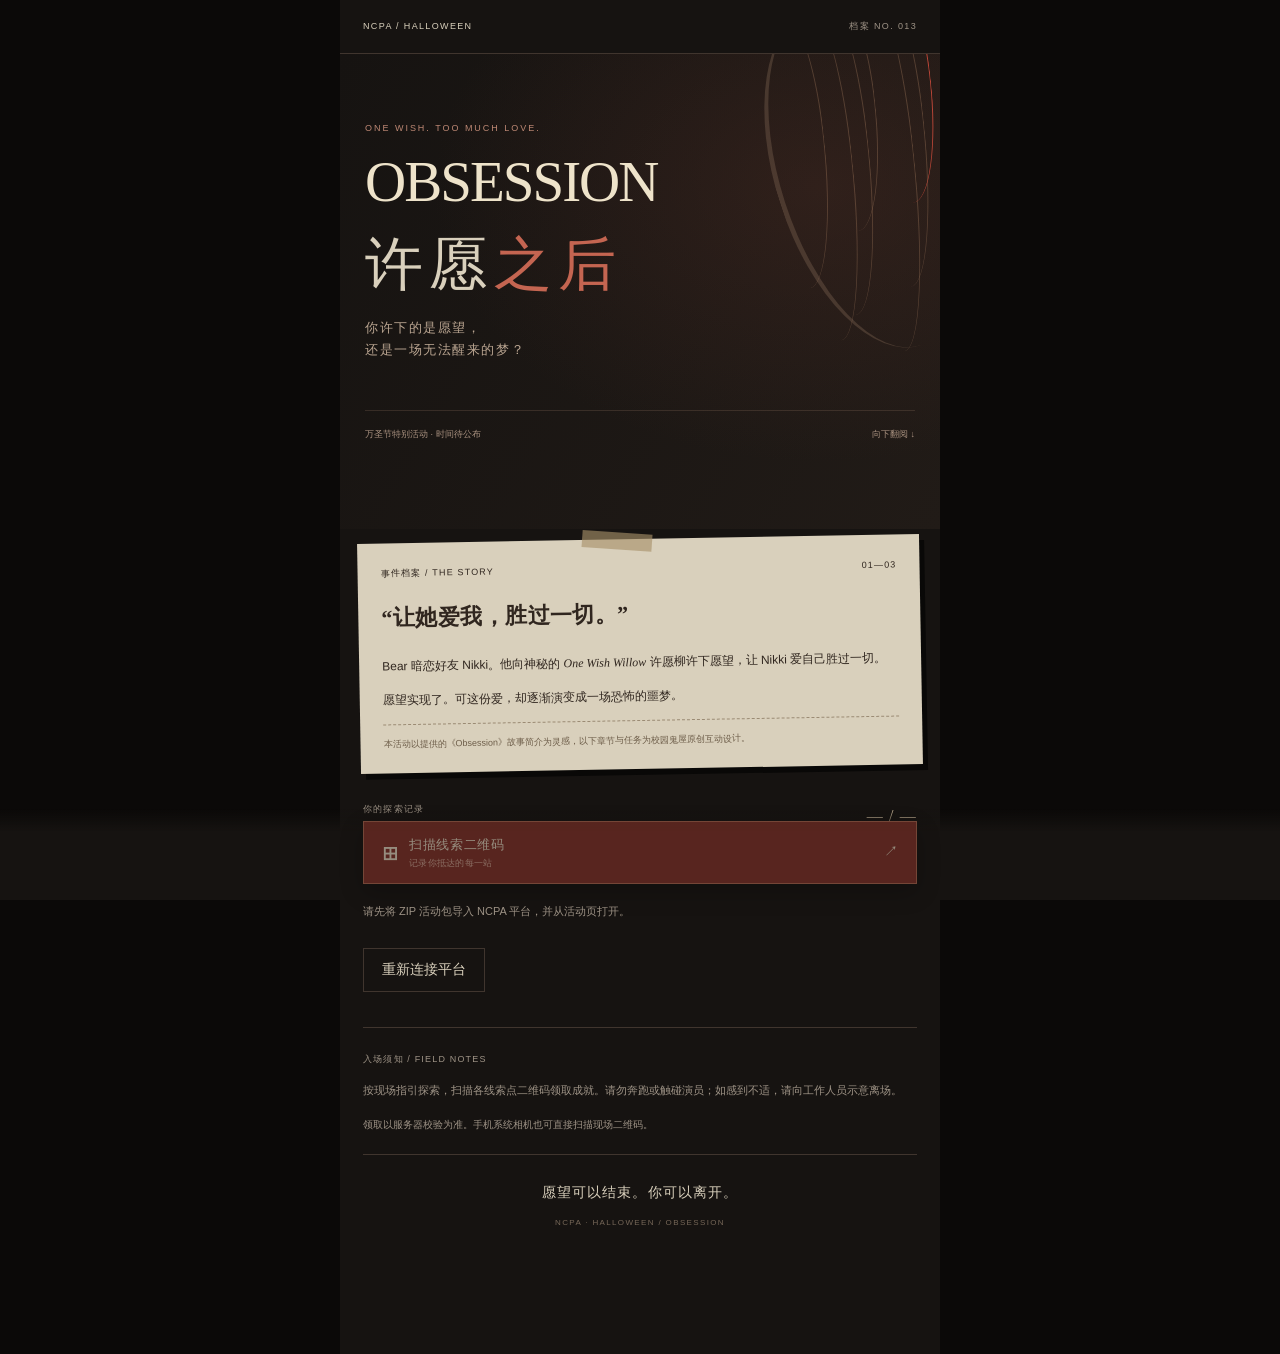
==== examples/obsession-halloween-package/index.html @ dfc86274 "抽奖" ====
<!doctype html>
<html lang="zh-CN">
<head>
  <meta charset="utf-8">
  <meta name="viewport" content="width=device-width, initial-scale=1">
  <meta name="theme-color" content="#161311">
  <title>OBSESSION · 许愿之后</title>
  <link rel="stylesheet" href="assets/theme.css">
  <script src="/activity-package-sdk.js" defer></script>
  <script src="assets/activity.js" defer></script>
</head>
<body>
  <header class="masthead"><span>NCPA / HALLOWEEN</span><span class="edition">档案 NO. 013</span></header>
  <main>
    <section class="hero" aria-labelledby="title">
      <div class="willow" aria-hidden="true"><i></i><i></i><i></i><i></i><i></i><i></i><i></i></div>
      <p class="eyebrow">ONE WISH. TOO MUCH LOVE.</p>
      <p class="film-title">OBSESSION</p>
      <h1 id="title">许愿<span>之后</span></h1>
      <p class="hero-line">你许下的是愿望，<br>还是一场无法醒来的梦？</p>
      <div class="hero-footer"><span id="event-date">万圣节特别活动 · 时间待公布</span><span>向下翻阅 ↓</span></div>
    </section>
    <section class="story paper">
      <div class="section-label"><span>事件档案 / THE STORY</span><span>01—03</span></div>
      <h2>“让她爱我，胜过一切。”</h2>
      <p>Bear 暗恋好友 Nikki。他向神秘的 <em>One Wish Willow</em> 许愿柳许下愿望，让 Nikki 爱自己胜过一切。</p>
      <p>愿望实现了。可这份爱，却逐渐演变成一场恐怖的噩梦。</p>
      <div class="story-note">本活动以提供的《Obsession》故事简介为灵感，以下章节与任务为校园鬼屋原创互动设计。</div>
    </section>
    <section class="collection" aria-labelledby="collection-title">
      <div class="section-label"><span>你的探索记录</span><span id="total-count">— / —</span></div>
      <div class="collection-heading"><h2 id="collection-title">收集夜晚的证据</h2><span class="live-dot">现场扫码解锁</span></div>
      <div class="progress-track" role="progressbar" aria-label="成就收集进度" aria-valuemin="0" aria-valuemax="100" aria-valuenow="0"><div id="progress-fill"></div></div>
      <p id="connection" role="status" aria-live="polite">正在连接你的活动档案…</p>
      <div id="chapters"></div>
      <button id="retry" class="retry" type="button" hidden>重新连接平台</button>
    </section>
    <section class="field-notes"><span>入场须知 / FIELD NOTES</span><p>按现场指引探索，扫描各线索点二维码领取成就。请勿奔跑或触碰演员；如感到不适，请向工作人员示意离场。</p><small>领取以服务器校验为准。手机系统相机也可直接扫描现场二维码。</small></section>
    <footer class="end-mark"><span>愿望可以结束。你可以离开。</span><small>NCPA · HALLOWEEN / OBSESSION</small></footer>
  </main>
  <div class="scan-dock"><button id="scan" type="button" disabled><span aria-hidden="true">⊞</span><span>扫描线索二维码<small>记录你抵达的每一站</small></span><span aria-hidden="true">↗</span></button></div>
</body>
</html>
---- examples/obsession-halloween-package/assets/theme.css ----
@charset "UTF-8";
:root{color-scheme:dark;--bg:#161311;--paper:#d9d0bc;--muted:#9e9386;--red:#b84537;--line:#40352e;--ink:#30261f}
*{box-sizing:border-box}body{margin:0;background:var(--bg);color:var(--paper);font-family:-apple-system,BlinkMacSystemFont,"PingFang SC","Microsoft YaHei",sans-serif;font-size:14px;line-height:1.7}button{font:inherit}button:focus-visible{outline:2px solid var(--paper);outline-offset:4px}[hidden]{display:none!important}main,.masthead{max-width:600px;margin:auto}.masthead{display:flex;justify-content:space-between;padding:19px 23px;border-bottom:1px solid var(--line);font-size:9px;letter-spacing:.15em}.edition{color:var(--muted)}.hero{min-height:450px;position:relative;overflow:hidden;padding:67px 25px 0;background:radial-gradient(ellipse at 80% 28%,#57302755,transparent 57%),linear-gradient(120deg,#161311,#211b17)}.eyebrow{position:relative;color:#be8874;font-size:9px;letter-spacing:.22em;margin:0 0 12px}.film-title{position:relative;margin:0;font-family:Georgia,serif;font-size:clamp(35px,10vw,57px);letter-spacing:-.035em;line-height:1.15;color:#eee3ca}.hero h1{position:relative;margin:19px 0;font-family:"Songti SC",STSong,serif;font-weight:500;font-size:58px;letter-spacing:.11em;line-height:1.12}.hero h1 span{color:#c46551}.hero-line{position:relative;color:#baa591;font-size:13px;letter-spacing:.12em}.hero-footer{position:relative;margin-top:49px;padding:16px 0;display:flex;justify-content:space-between;gap:12px;border-top:1px solid #79605050;color:#aa9280;font-size:9px}.willow{position:absolute;right:-16px;top:-55px;width:180px;height:355px;transform:rotate(-18deg);border-radius:70%;border-left:5px solid #89705c55}.willow i{position:absolute;top:0;width:55px;border-right:1px solid #b4866755;border-radius:0 70% 85% 0;transform:rotate(12deg);height:270px}.willow i:nth-child(2){left:20px;height:330px}.willow i:nth-child(3){left:40px;height:310px}.willow i:nth-child(4){left:60px;height:230px}.willow i:nth-child(5){left:80px;height:360px}.willow i:nth-child(6){left:100px;height:300px}.willow i:nth-child(7){left:120px;height:220px;border-color:#b84537}.paper{background:var(--paper);color:var(--ink);margin:10px 19px 33px;padding:23px 23px 20px;transform:rotate(-1deg);box-shadow:5px 6px 0 #090807;position:relative}.paper:before{content:"";position:absolute;top:-7px;left:40%;width:70px;height:17px;background:#a89269a0;transform:rotate(5deg)}.section-label{display:flex;justify-content:space-between;gap:8px;font-size:9px;letter-spacing:.13em}.story h2{font-family:"Songti SC",STSong,serif;font-size:22px;letter-spacing:.02em;margin:18px 0}.story p{font-size:12px;line-height:1.9}.story em{font-family:Georgia,serif}.story-note{border-top:1px dashed #9b8b74;padding-top:12px;font-size:9px;color:#6d5d49}.collection{padding:0 23px}.collection>.section-label{color:var(--muted)}#total-count{color:#d9c4a4;font-family:Georgia,serif;font-size:16px}.collection-heading{display:flex;align-items:center;justify-content:space-between;gap:8px;margin-top:7px}.collection h2{font-size:20px;letter-spacing:.035em;font-weight:500;margin:0}.live-dot{font-size:9px;color:#ae8674;white-space:nowrap}.live-dot:before{content:"";display:inline-block;width:5px;height:5px;border-radius:50%;background:var(--red);margin-right:5px}.progress-track{height:3px;background:#3b3027;margin:18px 0 10px}.progress-track>div{width:0;height:100%;background:#c56a51;transition:width .3s}#connection{font-size:11px;color:var(--muted);margin-bottom:27px}.chapter{margin:29px 0}.chapter-head{display:flex;align-items:center;gap:12px}.chapter-number{font-family:Georgia,serif;font-size:33px;color:#82523f;font-style:italic;line-height:1}.chapter h3{font-size:17px;font-weight:500;margin:0}.chapter-count{margin-left:auto;color:var(--muted);font-size:10px}.chapter-description{font-size:10px;color:var(--muted);margin:10px 0 16px}.achievement-grid{display:grid;grid-template-columns:repeat(2,minmax(0,1fr));gap:10px}.achievement{border:1px solid var(--line);background:linear-gradient(140deg,#29221c,#1c1814);padding:16px 13px 14px;position:relative;min-height:165px}.achievement.is-unlocked{border-color:#a66b47;background:linear-gradient(140deg,#3b2b1e,#201912)}.achievement-top{display:flex;align-items:center;justify-content:space-between;gap:5px}.achievement-icon{font-size:24px;filter:grayscale(.8);line-height:1.3}.achievement.is-unlocked .achievement-icon{filter:none}.achievement-icon img{width:30px;height:30px;object-fit:contain}.achievement-state{color:#9b8c7a;font-size:9px}.is-unlocked .achievement-state{color:#ddb57b}.achievement h4{font-size:13px;font-weight:500;margin:14px 0 6px;overflow-wrap:anywhere}.achievement p{font-size:10px;line-height:1.8;color:#a69886;margin:0}.retry{color:var(--paper);background:transparent;border:1px solid var(--line);padding:9px 18px}.field-notes{margin:35px 23px 0;padding:18px 0;border-top:1px solid var(--line);border-bottom:1px solid var(--line);color:var(--muted)}.field-notes>span{font-size:9px;letter-spacing:.13em}.field-notes p{font-size:11px;line-height:1.9}.field-notes small{font-size:10px}.end-mark{text-align:center;padding:26px 18px 125px}.end-mark span{font-family:"Songti SC",serif;font-size:14px;letter-spacing:.08em}.end-mark small{display:block;font-size:8px;color:#766758;letter-spacing:.17em;margin-top:11px}.scan-dock{position:fixed;bottom:0;left:0;right:0;z-index:5;padding:12px 20px max(16px,env(safe-area-inset-bottom));background:linear-gradient(transparent,#161311 25%)}.scan-dock button{max-width:554px;width:100%;margin:auto;display:flex;align-items:center;justify-content:space-between;gap:12px;border:1px solid #c27157;background:#8e352b;color:#fff0d8;padding:12px 18px;text-align:left;box-shadow:0 8px 24px #0006}.scan-dock button>span:first-child{font-size:30px;line-height:1}.scan-dock button>span:nth-child(2){flex:1;font-size:13px;letter-spacing:.05em}.scan-dock small{display:block;font-size:9px;color:#e8b5a3;letter-spacing:.03em}.scan-dock button:disabled{opacity:.55;cursor:wait}@media(min-width:601px){body{background:#0b0908}main,.masthead{background:var(--bg)}.hero{min-height:475px}}@media(prefers-reduced-motion:reduce){*{transition:none!important}}
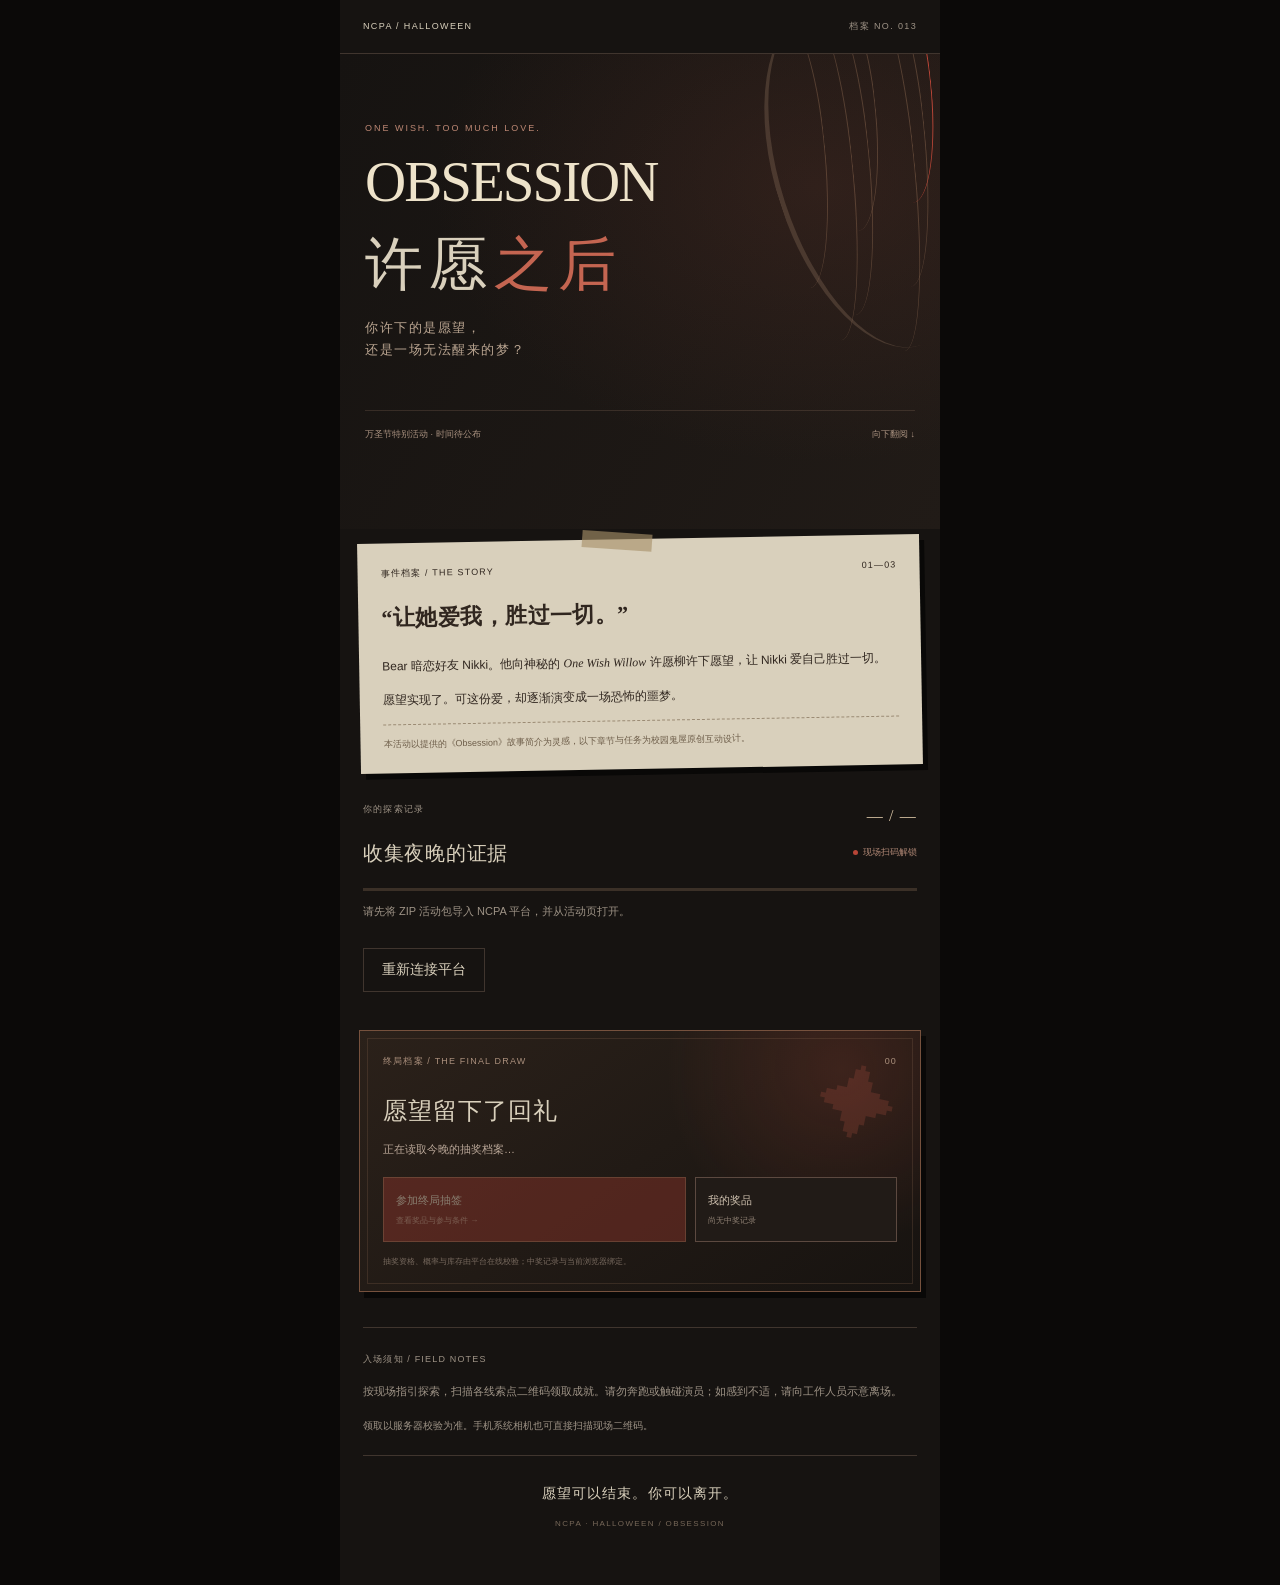
==== commit f5af9fab: "抽奖更新" ====
--- a/examples/obsession-halloween-package/index.html
+++ b/examples/obsession-halloween-package/index.html
@@ -6,6 +6,7 @@
   <meta name="theme-color" content="#161311">
   <title>OBSESSION · 许愿之后</title>
   <link rel="stylesheet" href="assets/theme.css">
+  <link rel="stylesheet" href="assets/lottery.css">
   <script src="/activity-package-sdk.js" defer></script>
   <script src="assets/activity.js" defer></script>
 </head>
@@ -35,9 +36,26 @@
       <div id="chapters"></div>
       <button id="retry" class="retry" type="button" hidden>重新连接平台</button>
     </section>
+    <section class="lottery" aria-labelledby="lottery-title">
+      <div class="section-label"><span>终局档案 / THE FINAL DRAW</span><span id="lottery-count">00</span></div>
+      <div class="lottery-mark" aria-hidden="true">✦</div>
+      <h2 id="lottery-title">愿望留下了回礼</h2>
+      <p id="lottery-message">正在读取今晚的抽奖档案…</p>
+      <div class="lottery-actions">
+        <button id="lottery" type="button" disabled>参加终局抽签<span>查看奖品与参与条件 →</span></button>
+        <button id="prizes" class="secondary" type="button">我的奖品<span id="prize-count">尚无中奖记录</span></button>
+      </div>
+      <small>抽奖资格、概率与库存由平台在线校验；中奖记录与当前浏览器绑定。</small>
+    </section>
     <section class="field-notes"><span>入场须知 / FIELD NOTES</span><p>按现场指引探索，扫描各线索点二维码领取成就。请勿奔跑或触碰演员；如感到不适，请向工作人员示意离场。</p><small>领取以服务器校验为准。手机系统相机也可直接扫描现场二维码。</small></section>
     <footer class="end-mark"><span>愿望可以结束。你可以离开。</span><small>NCPA · HALLOWEEN / OBSESSION</small></footer>
   </main>
-  <div class="scan-dock"><button id="scan" type="button" disabled><span aria-hidden="true">⊞</span><span>扫描线索二维码<small>记录你抵达的每一站</small></span><span aria-hidden="true">↗</span></button></div>
+  <section id="lottery-page" class="lottery-page" aria-label="终局抽签" hidden>
+    <header class="lottery-page-header">
+      <div><span>OBSESSION / FINAL ARCHIVE</span><h2 id="lottery-page-title">终局抽签</h2></div>
+      <button id="close-lottery-page" type="button" aria-label="关闭抽奖页面">×</button>
+    </header>
+    <div id="lottery-page-content" class="lottery-page-content"></div>
+  </section>
 </body>
 </html>
--- a/examples/obsession-halloween-package/assets/theme.css
+++ b/examples/obsession-halloween-package/assets/theme.css
@@ -1,3 +1,74 @@
 @charset "UTF-8";
 :root{color-scheme:dark;--bg:#161311;--paper:#d9d0bc;--muted:#9e9386;--red:#b84537;--line:#40352e;--ink:#30261f}
-*{box-sizing:border-box}body{margin:0;background:var(--bg);color:var(--paper);font-family:-apple-system,BlinkMacSystemFont,"PingFang SC","Microsoft YaHei",sans-serif;font-size:14px;line-height:1.7}button{font:inherit}button:focus-visible{outline:2px solid var(--paper);outline-offset:4px}[hidden]{display:none!important}main,.masthead{max-width:600px;margin:auto}.masthead{display:flex;justify-content:space-between;padding:19px 23px;border-bottom:1px solid var(--line);font-size:9px;letter-spacing:.15em}.edition{color:var(--muted)}.hero{min-height:450px;position:relative;overflow:hidden;padding:67px 25px 0;background:radial-gradient(ellipse at 80% 28%,#57302755,transparent 57%),linear-gradient(120deg,#161311,#211b17)}.eyebrow{position:relative;color:#be8874;font-size:9px;letter-spacing:.22em;margin:0 0 12px}.film-title{position:relative;margin:0;font-family:Georgia,serif;font-size:clamp(35px,10vw,57px);letter-spacing:-.035em;line-height:1.15;color:#eee3ca}.hero h1{position:relative;margin:19px 0;font-family:"Songti SC",STSong,serif;font-weight:500;font-size:58px;letter-spacing:.11em;line-height:1.12}.hero h1 span{color:#c46551}.hero-line{position:relative;color:#baa591;font-size:13px;letter-spacing:.12em}.hero-footer{position:relative;margin-top:49px;padding:16px 0;display:flex;justify-content:space-between;gap:12px;border-top:1px solid #79605050;color:#aa9280;font-size:9px}.willow{position:absolute;right:-16px;top:-55px;width:180px;height:355px;transform:rotate(-18deg);border-radius:70%;border-left:5px solid #89705c55}.willow i{position:absolute;top:0;width:55px;border-right:1px solid #b4866755;border-radius:0 70% 85% 0;transform:rotate(12deg);height:270px}.willow i:nth-child(2){left:20px;height:330px}.willow i:nth-child(3){left:40px;height:310px}.willow i:nth-child(4){left:60px;height:230px}.willow i:nth-child(5){left:80px;height:360px}.willow i:nth-child(6){left:100px;height:300px}.willow i:nth-child(7){left:120px;height:220px;border-color:#b84537}.paper{background:var(--paper);color:var(--ink);margin:10px 19px 33px;padding:23px 23px 20px;transform:rotate(-1deg);box-shadow:5px 6px 0 #090807;position:relative}.paper:before{content:"";position:absolute;top:-7px;left:40%;width:70px;height:17px;background:#a89269a0;transform:rotate(5deg)}.section-label{display:flex;justify-content:space-between;gap:8px;font-size:9px;letter-spacing:.13em}.story h2{font-family:"Songti SC",STSong,serif;font-size:22px;letter-spacing:.02em;margin:18px 0}.story p{font-size:12px;line-height:1.9}.story em{font-family:Georgia,serif}.story-note{border-top:1px dashed #9b8b74;padding-top:12px;font-size:9px;color:#6d5d49}.collection{padding:0 23px}.collection>.section-label{color:var(--muted)}#total-count{color:#d9c4a4;font-family:Georgia,serif;font-size:16px}.collection-heading{display:flex;align-items:center;justify-content:space-between;gap:8px;margin-top:7px}.collection h2{font-size:20px;letter-spacing:.035em;font-weight:500;margin:0}.live-dot{font-size:9px;color:#ae8674;white-space:nowrap}.live-dot:before{content:"";display:inline-block;width:5px;height:5px;border-radius:50%;background:var(--red);margin-right:5px}.progress-track{height:3px;background:#3b3027;margin:18px 0 10px}.progress-track>div{width:0;height:100%;background:#c56a51;transition:width .3s}#connection{font-size:11px;color:var(--muted);margin-bottom:27px}.chapter{margin:29px 0}.chapter-head{display:flex;align-items:center;gap:12px}.chapter-number{font-family:Georgia,serif;font-size:33px;color:#82523f;font-style:italic;line-height:1}.chapter h3{font-size:17px;font-weight:500;margin:0}.chapter-count{margin-left:auto;color:var(--muted);font-size:10px}.chapter-description{font-size:10px;color:var(--muted);margin:10px 0 16px}.achievement-grid{display:grid;grid-template-columns:repeat(2,minmax(0,1fr));gap:10px}.achievement{border:1px solid var(--line);background:linear-gradient(140deg,#29221c,#1c1814);padding:16px 13px 14px;position:relative;min-height:165px}.achievement.is-unlocked{border-color:#a66b47;background:linear-gradient(140deg,#3b2b1e,#201912)}.achievement-top{display:flex;align-items:center;justify-content:space-between;gap:5px}.achievement-icon{font-size:24px;filter:grayscale(.8);line-height:1.3}.achievement.is-unlocked .achievement-icon{filter:none}.achievement-icon img{width:30px;height:30px;object-fit:contain}.achievement-state{color:#9b8c7a;font-size:9px}.is-unlocked .achievement-state{color:#ddb57b}.achievement h4{font-size:13px;font-weight:500;margin:14px 0 6px;overflow-wrap:anywhere}.achievement p{font-size:10px;line-height:1.8;color:#a69886;margin:0}.retry{color:var(--paper);background:transparent;border:1px solid var(--line);padding:9px 18px}.field-notes{margin:35px 23px 0;padding:18px 0;border-top:1px solid var(--line);border-bottom:1px solid var(--line);color:var(--muted)}.field-notes>span{font-size:9px;letter-spacing:.13em}.field-notes p{font-size:11px;line-height:1.9}.field-notes small{font-size:10px}.end-mark{text-align:center;padding:26px 18px 125px}.end-mark span{font-family:"Songti SC",serif;font-size:14px;letter-spacing:.08em}.end-mark small{display:block;font-size:8px;color:#766758;letter-spacing:.17em;margin-top:11px}.scan-dock{position:fixed;bottom:0;left:0;right:0;z-index:5;padding:12px 20px max(16px,env(safe-area-inset-bottom));background:linear-gradient(transparent,#161311 25%)}.scan-dock button{max-width:554px;width:100%;margin:auto;display:flex;align-items:center;justify-content:space-between;gap:12px;border:1px solid #c27157;background:#8e352b;color:#fff0d8;padding:12px 18px;text-align:left;box-shadow:0 8px 24px #0006}.scan-dock button>span:first-child{font-size:30px;line-height:1}.scan-dock button>span:nth-child(2){flex:1;font-size:13px;letter-spacing:.05em}.scan-dock small{display:block;font-size:9px;color:#e8b5a3;letter-spacing:.03em}.scan-dock button:disabled{opacity:.55;cursor:wait}@media(min-width:601px){body{background:#0b0908}main,.masthead{background:var(--bg)}.hero{min-height:475px}}@media(prefers-reduced-motion:reduce){*{transition:none!important}}
+
+*{box-sizing:border-box}
+body{margin:0;background:var(--bg);color:var(--paper);font-family:-apple-system,BlinkMacSystemFont,"PingFang SC","Microsoft YaHei",sans-serif;font-size:14px;line-height:1.7}
+button{font:inherit}
+button:focus-visible{outline:2px solid var(--paper);outline-offset:4px}
+[hidden]{display:none!important}
+main,.masthead{max-width:600px;margin:auto}
+.masthead{display:flex;justify-content:space-between;padding:19px 23px;border-bottom:1px solid var(--line);font-size:9px;letter-spacing:.15em}
+.edition{color:var(--muted)}
+.hero{min-height:450px;position:relative;overflow:hidden;padding:67px 25px 0;background:radial-gradient(ellipse at 80% 28%,#57302755,transparent 57%),linear-gradient(120deg,#161311,#211b17)}
+.eyebrow{position:relative;color:#be8874;font-size:9px;letter-spacing:.22em;margin:0 0 12px}
+.film-title{position:relative;margin:0;font-family:Georgia,serif;font-size:clamp(35px,10vw,57px);letter-spacing:-.035em;line-height:1.15;color:#eee3ca}
+.hero h1{position:relative;margin:19px 0;font-family:"Songti SC",STSong,serif;font-weight:500;font-size:58px;letter-spacing:.11em;line-height:1.12}
+.hero h1 span{color:#c46551}
+.hero-line{position:relative;color:#baa591;font-size:13px;letter-spacing:.12em}
+.hero-footer{position:relative;margin-top:49px;padding:16px 0;display:flex;justify-content:space-between;gap:12px;border-top:1px solid #79605050;color:#aa9280;font-size:9px}
+.willow{position:absolute;right:-16px;top:-55px;width:180px;height:355px;transform:rotate(-18deg);border-radius:70%;border-left:5px solid #89705c55}
+.willow i{position:absolute;top:0;width:55px;border-right:1px solid #b4866755;border-radius:0 70% 85% 0;transform:rotate(12deg);height:270px}
+.willow i:nth-child(2){left:20px;height:330px}
+.willow i:nth-child(3){left:40px;height:310px}
+.willow i:nth-child(4){left:60px;height:230px}
+.willow i:nth-child(5){left:80px;height:360px}
+.willow i:nth-child(6){left:100px;height:300px}
+.willow i:nth-child(7){left:120px;height:220px;border-color:#b84537}
+.paper{background:var(--paper);color:var(--ink);margin:10px 19px 33px;padding:23px 23px 20px;transform:rotate(-1deg);box-shadow:5px 6px 0 #090807;position:relative}
+.paper:before{content:"";position:absolute;top:-7px;left:40%;width:70px;height:17px;background:#a89269a0;transform:rotate(5deg)}
+.section-label{display:flex;justify-content:space-between;gap:8px;font-size:9px;letter-spacing:.13em}
+.story h2{font-family:"Songti SC",STSong,serif;font-size:22px;letter-spacing:.02em;margin:18px 0}
+.story p{font-size:12px;line-height:1.9}
+.story em{font-family:Georgia,serif}
+.story-note{border-top:1px dashed #9b8b74;padding-top:12px;font-size:9px;color:#6d5d49}
+.collection{padding:0 23px}
+.collection>.section-label{color:var(--muted)}
+#total-count{color:#d9c4a4;font-family:Georgia,serif;font-size:16px}
+.collection-heading{display:flex;align-items:center;justify-content:space-between;gap:8px;margin-top:7px}
+.collection h2{font-size:20px;letter-spacing:.035em;font-weight:500;margin:0}
+.live-dot{font-size:9px;color:#ae8674;white-space:nowrap}
+.live-dot:before{content:"";display:inline-block;width:5px;height:5px;border-radius:50%;background:var(--red);margin-right:5px}
+.progress-track{height:3px;background:#3b3027;margin:18px 0 10px}
+.progress-track>div{width:0;height:100%;background:#c56a51;transition:width .3s}
+#connection{font-size:11px;color:var(--muted);margin-bottom:27px}
+.chapter{margin:29px 0}
+.chapter-head{display:flex;align-items:center;gap:12px}
+.chapter-number{font-family:Georgia,serif;font-size:33px;color:#82523f;font-style:italic;line-height:1}
+.chapter h3{font-size:17px;font-weight:500;margin:0}
+.chapter-count{margin-left:auto;color:var(--muted);font-size:10px}
+.chapter-description{font-size:10px;color:var(--muted);margin:10px 0 16px}
+.achievement-grid{display:grid;grid-template-columns:repeat(2,minmax(0,1fr));gap:10px}
+.achievement{border:1px solid var(--line);background:linear-gradient(140deg,#29221c,#1c1814);padding:16px 13px 14px;position:relative;min-height:165px}
+.achievement.is-unlocked{border-color:#a66b47;background:linear-gradient(140deg,#3b2b1e,#201912)}
+.achievement-top{display:flex;align-items:center;justify-content:space-between;gap:5px}
+.achievement-icon{font-size:24px;filter:grayscale(.8);line-height:1.3}
+.achievement.is-unlocked .achievement-icon{filter:none}
+.achievement-icon img{width:30px;height:30px;object-fit:contain}
+.achievement-state{color:#9b8c7a;font-size:9px}
+.is-unlocked .achievement-state{color:#ddb57b}
+.achievement h4{font-size:13px;font-weight:500;margin:14px 0 6px;overflow-wrap:anywhere}
+.achievement p{font-size:10px;line-height:1.8;color:#a69886;margin:0}
+.retry{color:var(--paper);background:transparent;border:1px solid var(--line);padding:9px 18px}
+.field-notes{margin:35px 23px 0;padding:18px 0;border-top:1px solid var(--line);border-bottom:1px solid var(--line);color:var(--muted)}
+.field-notes>span{font-size:9px;letter-spacing:.13em}
+.field-notes p{font-size:11px;line-height:1.9}
+.field-notes small{font-size:10px}
+.end-mark{text-align:center;padding:26px 18px 55px}
+.end-mark span{font-family:"Songti SC",serif;font-size:14px;letter-spacing:.08em}
+.end-mark small{display:block;font-size:8px;color:#766758;letter-spacing:.17em;margin-top:11px}
+@media(min-width:601px){body{background:#0b0908}
+main,.masthead{background:var(--bg)}
+.hero{min-height:475px}
+}
+@media(prefers-reduced-motion:reduce){*{transition:none!important}
+}
--- a/examples/obsession-halloween-package/assets/lottery.css
+++ b/examples/obsession-halloween-package/assets/lottery.css
@@ -0,0 +1,86 @@
+@charset "UTF-8";
+
+.lottery {
+  position: relative;
+  overflow: hidden;
+  margin: 38px 19px 0;
+  border: 1px solid #76513d;
+  padding: 23px;
+  background: radial-gradient(circle at 86% 15%, #a6463638, transparent 33%), linear-gradient(145deg, #2b211a, #171310);
+  box-shadow: 5px 6px 0 #090807;
+}
+
+.lottery::before {
+  content: "";
+  position: absolute;
+  inset: 7px;
+  border: 1px solid #82604b45;
+  pointer-events: none;
+}
+
+.lottery > .section-label { position: relative; color: #aa8f7c; }
+.lottery-mark { position: absolute; right: 23px; top: 38px; color: #ba5544; font-family: Georgia, serif; font-size: 78px; line-height: 1; opacity: .22; transform: rotate(12deg); }
+.lottery h2 { position: relative; margin: 22px 0 8px; font-family: "Songti SC", STSong, serif; font-size: 24px; font-weight: 500; letter-spacing: .04em; }
+.lottery > p { position: relative; max-width: 390px; margin: 0 0 18px; color: #b9a697; font-size: 11px; line-height: 1.8; }
+.lottery-actions { position: relative; display: grid; grid-template-columns: 1.2fr .8fr; gap: 9px; }
+.lottery-actions button { border: 1px solid #c27157; padding: 13px 12px; color: #fff0d8; background: #8e352b; text-align: left; font-size: 11px; cursor: pointer; }
+.lottery-actions button.secondary { border-color: #5c4940; background: #211b17; color: #d0c2b0; }
+.lottery-actions button span { display: block; margin-top: 4px; color: #e4ad99; font-size: 8px; }
+.lottery-actions button.secondary span { color: #8f8073; }
+.lottery-actions button:disabled { opacity: .45; cursor: not-allowed; }
+.lottery > small { position: relative; display: block; margin-top: 13px; color: #77695e; font-size: 8px; line-height: 1.7; }
+.end-mark { padding-bottom: 55px; }
+
+@media (max-width: 390px) {
+  .lottery-actions { grid-template-columns: 1fr; }
+}
+
+body.page-open { overflow: hidden; }
+.lottery-page { position: fixed; inset: 0; z-index: 20; overflow-y: auto; color: #ded2bc; background: radial-gradient(circle at 78% 4%, #6d2d2440, transparent 28%), #120f0d; }
+.lottery-page-header { position: sticky; top: 0; z-index: 2; max-width: 600px; display: flex; align-items: center; justify-content: space-between; margin: auto; border-bottom: 1px solid #49372e; padding: 17px 22px; background: #120f0ded; backdrop-filter: blur(12px); }
+.lottery-page-header span { color: #a9816e; font-size: 8px; letter-spacing: .16em; }
+.lottery-page-header h2 { margin: 2px 0 0; font-family: "Songti SC", STSong, serif; font-size: 21px; font-weight: 500; letter-spacing: .06em; }
+.lottery-page-header button { width: 36px; height: 36px; border: 1px solid #59443a; border-radius: 50%; color: #d8c9b5; background: #211914; font-size: 24px; line-height: 1; cursor: pointer; }
+.lottery-page-content { max-width: 600px; min-height: calc(100svh - 74px); margin: auto; padding: 23px 19px 52px; }
+.draw-intro { position: relative; overflow: hidden; border: 1px solid #6b4939; padding: 25px 22px; background: linear-gradient(145deg, #33231b, #191310); box-shadow: 5px 6px 0 #080605; }
+.draw-intro::after { content: "01"; position: absolute; right: 13px; bottom: -31px; color: #b84d3d22; font-family: Georgia, serif; font-size: 110px; font-style: italic; }
+.draw-intro span { position: relative; z-index: 1; color: #bd7d65; font-size: 8px; letter-spacing: .18em; }
+.draw-intro h3 { position: relative; z-index: 1; margin: 14px 0 7px; font-family: "Songti SC", STSong, serif; font-size: 25px; font-weight: 500; }
+.draw-intro p { position: relative; z-index: 1; max-width: 390px; margin: 0; color: #a79688; font-size: 10px; line-height: 1.8; }
+.draw-card { margin-top: 18px; border: 1px solid #42342c; padding: 18px; background: linear-gradient(155deg, #251d18, #171310); }
+.draw-card-head { display: flex; align-items: flex-start; justify-content: space-between; gap: 12px; border-bottom: 1px solid #3b3029; padding-bottom: 13px; }
+.draw-card-head span { color: #816d60; font-family: Georgia, serif; font-size: 8px; letter-spacing: .12em; }
+.draw-card-head h3 { margin: 4px 0 0; font-size: 16px; font-weight: 500; }
+.draw-card-head em { border: 1px solid #56473e; padding: 4px 7px; color: #8f8175; font-size: 8px; font-style: normal; white-space: nowrap; }
+.draw-card-head em.is-ready { border-color: #9c5d46; color: #d49275; background: #7d342522; }
+.draw-description { margin: 12px 0; color: #9f9184; font-size: 10px; line-height: 1.7; }
+.draw-prize-list { display: grid; gap: 8px; margin-top: 13px; }
+.draw-prize { display: grid; grid-template-columns: 45px 1fr; align-items: center; gap: 11px; border: 1px solid #352b26; padding: 10px; background: #100e0c88; }
+.draw-prize-icon, .win-icon, .draw-result-icon { display: grid; place-items: center; overflow: hidden; color: #d6ae7e; background: #7c493122; font-size: 25px; }
+.draw-prize-icon { width: 44px; height: 44px; }
+.draw-prize-icon img, .win-icon img, .draw-result-icon img { width: 100%; height: 100%; object-fit: cover; }
+.draw-prize-copy strong, .draw-prize-copy small { display: block; }
+.draw-prize-copy strong { font-size: 11px; font-weight: 500; }
+.draw-prize-copy p { margin: 3px 0; color: #897d73; font-size: 8px; line-height: 1.5; }
+.draw-prize-copy small { color: #b9856e; font-size: 8px; }
+.draw-action, .draw-result-done { width: 100%; border: 1px solid #c27157; padding: 13px; color: #fff0d8; background: #8e352b; font-size: 11px; cursor: pointer; }
+.draw-action { margin-top: 14px; }
+.draw-action:disabled { border-color: #443730; color: #776c64; background: #211c18; cursor: not-allowed; }
+.draw-error { margin: 13px 0 -3px; border-left: 2px solid #b84537; padding-left: 9px; color: #d38d78; font-size: 9px; }
+.draw-empty { margin-top: 18px; border: 1px dashed #493a32; padding: 46px 24px; color: #81746a; background: #181310; text-align: center; font-size: 10px; }
+.win-card { display: grid; grid-template-columns: 66px 1fr; gap: 14px; margin-top: 15px; border: 1px solid #76513d; padding: 17px; background: linear-gradient(145deg, #2a211b, #161210); box-shadow: 4px 5px 0 #090706; }
+.win-icon { width: 64px; height: 64px; border: 1px solid #724c39; font-size: 34px; }
+.win-copy > small { color: #b4765e; font-size: 8px; letter-spacing: .08em; }
+.win-copy h3 { margin: 4px 0; font-family: "Songti SC", STSong, serif; font-size: 21px; font-weight: 500; }
+.win-copy p { margin: 0; color: #96887d; font-size: 9px; }
+.win-copy time { display: block; margin-top: 8px; color: #675c55; font-size: 8px; }
+.win-code { display: grid; gap: 3px; margin-top: 12px; border: 1px dashed #7c5947; padding: 9px 11px; background: #0c0a0988; }
+.win-code span { color: #756961; font-size: 8px; }
+.win-code strong { color: #e8ba83; font-family: ui-monospace, SFMono-Regular, Menlo, monospace; font-size: 15px; letter-spacing: .06em; }
+.draw-result { min-height: calc(100svh - 125px); display: grid; justify-items: center; align-content: center; gap: 10px; padding: 30px 16px; text-align: center; }
+.draw-result-icon, .draw-result-symbol { width: 84px; height: 84px; display: grid; place-items: center; border: 1px solid #81533f; border-radius: 50%; color: #d7a270; background: #7b322522; font-size: 42px; box-shadow: 0 0 50px #9f3f2833; }
+.draw-result > small { color: #b8785e; font-size: 8px; letter-spacing: .17em; }
+.draw-result h3 { margin: 5px 0 0; font-family: "Songti SC", STSong, serif; font-size: 27px; font-weight: 500; }
+.draw-result > p { max-width: 330px; margin: 0; color: #988a7e; font-size: 10px; line-height: 1.7; }
+.draw-result .win-code { min-width: 230px; margin: 9px 0; }
+.draw-result-done { max-width: 260px; margin-top: 9px; }
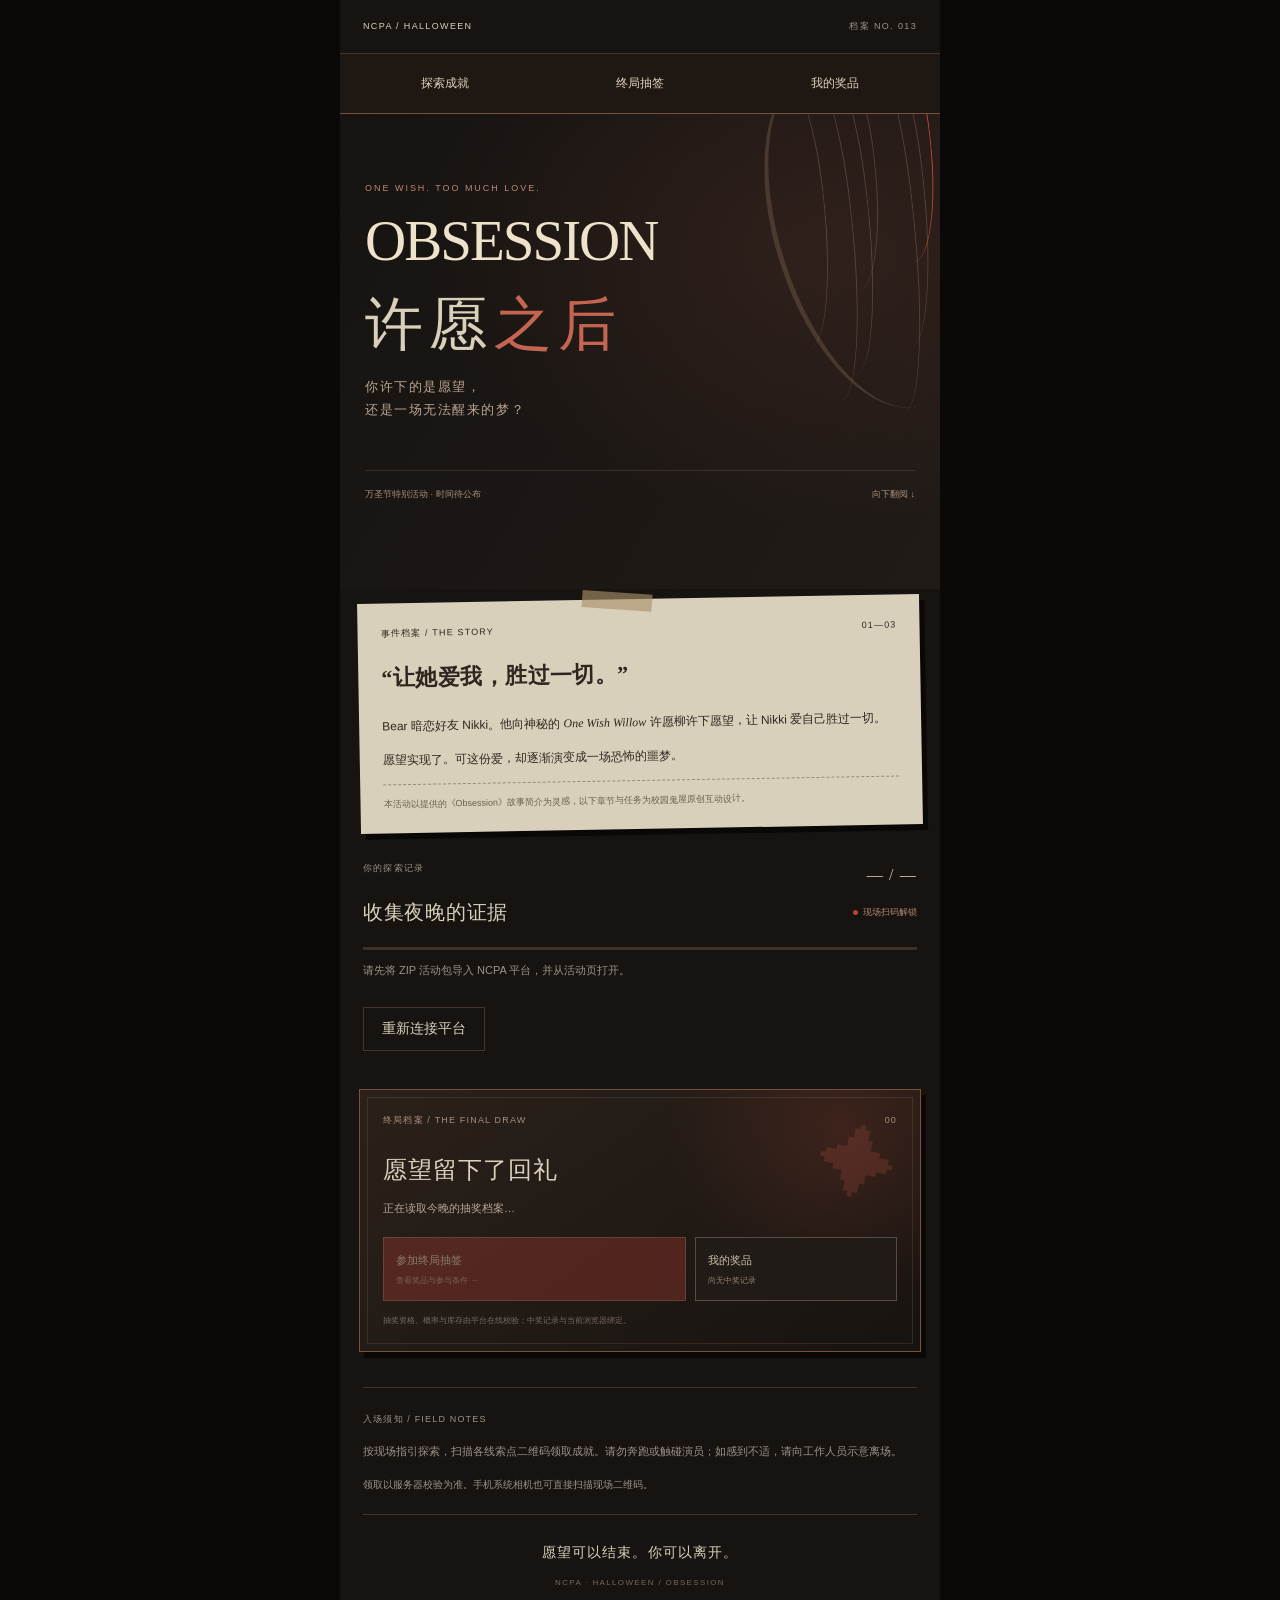
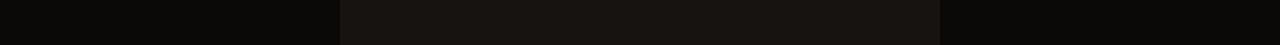
==== commit 6a40d418: "新增成就主线与图文提示并整合主题奖品导航" ====
--- a/examples/obsession-halloween-package/index.html
+++ b/examples/obsession-halloween-package/index.html
@@ -13,6 +13,7 @@
 <body>
   <header class="masthead"><span>NCPA / HALLOWEEN</span><span class="edition">档案 NO. 013</span></header>
   <main>
+    <nav class="theme-nav" aria-label="活动导航"><a href="#collection-title">探索成就</a><button id="nav-lottery" type="button">终局抽签</button><button id="nav-prizes" type="button">我的奖品</button></nav>
     <section class="hero" aria-labelledby="title">
       <div class="willow" aria-hidden="true"><i></i><i></i><i></i><i></i><i></i><i></i><i></i></div>
       <p class="eyebrow">ONE WISH. TOO MUCH LOVE.</p>
--- a/examples/obsession-halloween-package/assets/lottery.css
+++ b/examples/obsession-halloween-package/assets/lottery.css
@@ -1,4 +1,10 @@
 @charset "UTF-8";
+.theme-nav { position: sticky; top: 0; z-index: 5; display: flex; justify-content: space-around; gap: 8px; padding: 12px; background: #211813f5; border-bottom: 1px solid #76513d; }
+.theme-nav a, .theme-nav button { color: #ded2bc; font: inherit; font-size: 12px; text-decoration: none; border: 0; background: transparent; cursor: pointer; padding: 7px; }
+.hint-image { display: block; max-width: 100%; margin: 18px auto; border: 1px solid #76513d; }
+.achievement[role="button"] { cursor: pointer; }
+.achievement[role="button"]:focus-visible { outline: 2px solid #d49275; outline-offset: 3px; }
+.achievement.is-blocked { border-style: dashed; }
 
 .lottery {
   position: relative;
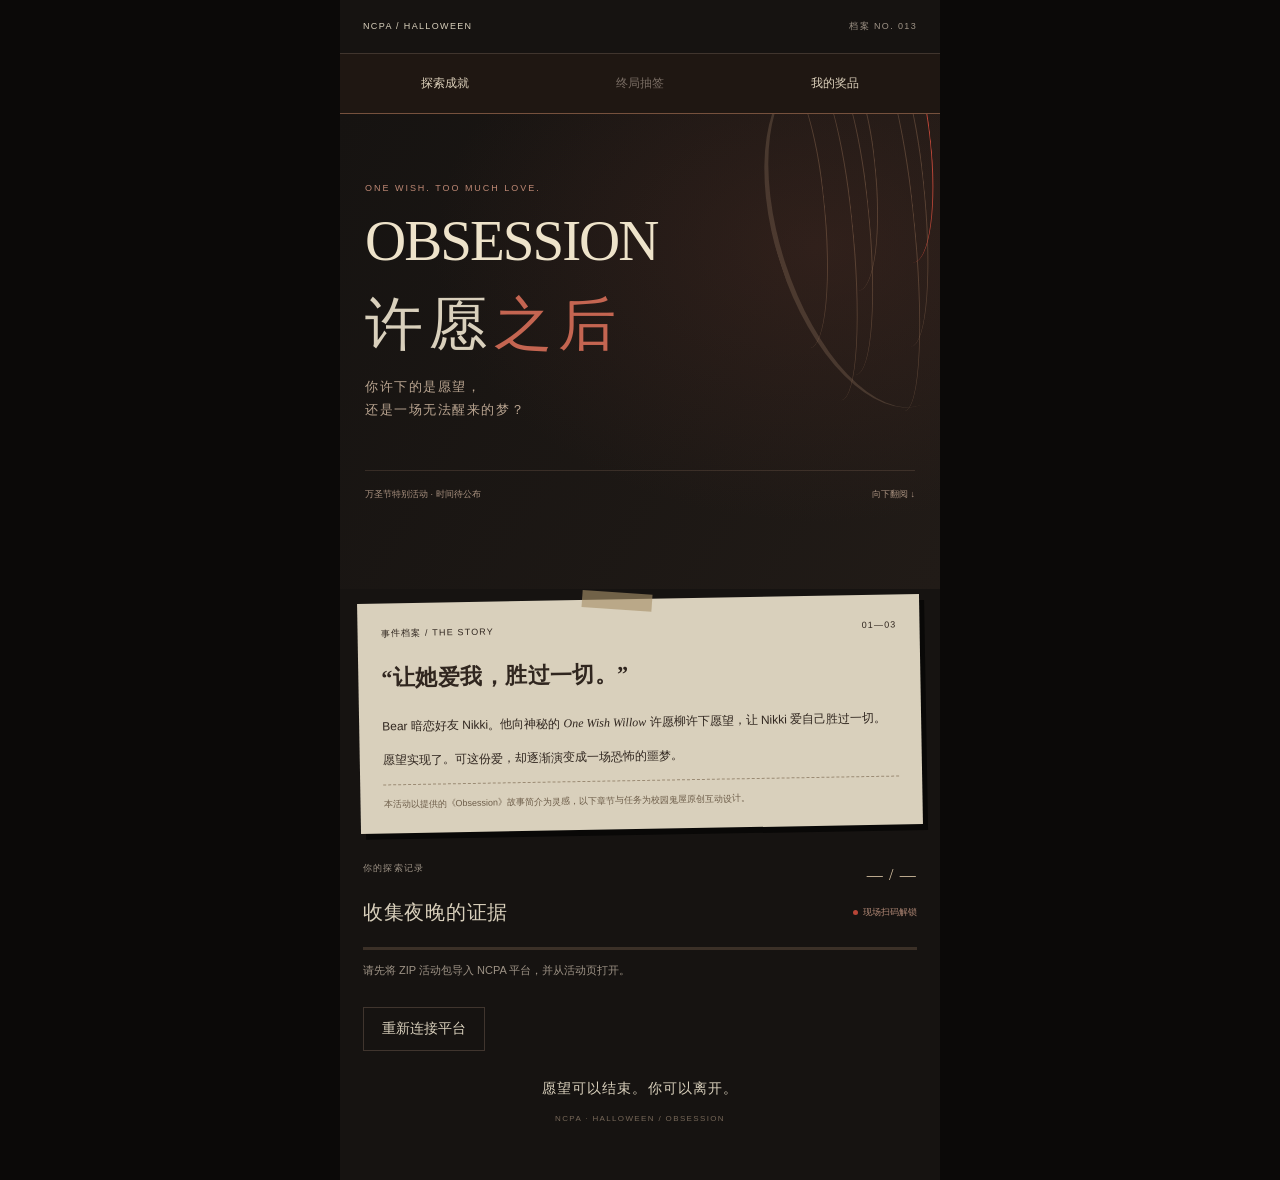
==== commit 5e63fb8c: "精简主题页底部入口与提示" ====
--- a/examples/obsession-halloween-package/index.html
+++ b/examples/obsession-halloween-package/index.html
@@ -37,18 +37,6 @@
       <div id="chapters"></div>
       <button id="retry" class="retry" type="button" hidden>重新连接平台</button>
     </section>
-    <section class="lottery" aria-labelledby="lottery-title">
-      <div class="section-label"><span>终局档案 / THE FINAL DRAW</span><span id="lottery-count">00</span></div>
-      <div class="lottery-mark" aria-hidden="true">✦</div>
-      <h2 id="lottery-title">愿望留下了回礼</h2>
-      <p id="lottery-message">正在读取今晚的抽奖档案…</p>
-      <div class="lottery-actions">
-        <button id="lottery" type="button" disabled>参加终局抽签<span>查看奖品与参与条件 →</span></button>
-        <button id="prizes" class="secondary" type="button">我的奖品<span id="prize-count">尚无中奖记录</span></button>
-      </div>
-      <small>抽奖资格、概率与库存由平台在线校验；中奖记录与当前浏览器绑定。</small>
-    </section>
-    <section class="field-notes"><span>入场须知 / FIELD NOTES</span><p>按现场指引探索，扫描各线索点二维码领取成就。请勿奔跑或触碰演员；如感到不适，请向工作人员示意离场。</p><small>领取以服务器校验为准。手机系统相机也可直接扫描现场二维码。</small></section>
     <footer class="end-mark"><span>愿望可以结束。你可以离开。</span><small>NCPA · HALLOWEEN / OBSESSION</small></footer>
   </main>
   <section id="lottery-page" class="lottery-page" aria-label="终局抽签" hidden>
--- a/examples/obsession-halloween-package/assets/lottery.css
+++ b/examples/obsession-halloween-package/assets/lottery.css
@@ -1,45 +1,13 @@
 @charset "UTF-8";
 .theme-nav { position: sticky; top: 0; z-index: 5; display: flex; justify-content: space-around; gap: 8px; padding: 12px; background: #211813f5; border-bottom: 1px solid #76513d; }
 .theme-nav a, .theme-nav button { color: #ded2bc; font: inherit; font-size: 12px; text-decoration: none; border: 0; background: transparent; cursor: pointer; padding: 7px; }
+.theme-nav button:disabled { color: #776b62; cursor: not-allowed; }
 .hint-image { display: block; max-width: 100%; margin: 18px auto; border: 1px solid #76513d; }
 .achievement[role="button"] { cursor: pointer; }
 .achievement[role="button"]:focus-visible { outline: 2px solid #d49275; outline-offset: 3px; }
 .achievement.is-blocked { border-style: dashed; }
 
-.lottery {
-  position: relative;
-  overflow: hidden;
-  margin: 38px 19px 0;
-  border: 1px solid #76513d;
-  padding: 23px;
-  background: radial-gradient(circle at 86% 15%, #a6463638, transparent 33%), linear-gradient(145deg, #2b211a, #171310);
-  box-shadow: 5px 6px 0 #090807;
-}
-
-.lottery::before {
-  content: "";
-  position: absolute;
-  inset: 7px;
-  border: 1px solid #82604b45;
-  pointer-events: none;
-}
-
-.lottery > .section-label { position: relative; color: #aa8f7c; }
-.lottery-mark { position: absolute; right: 23px; top: 38px; color: #ba5544; font-family: Georgia, serif; font-size: 78px; line-height: 1; opacity: .22; transform: rotate(12deg); }
-.lottery h2 { position: relative; margin: 22px 0 8px; font-family: "Songti SC", STSong, serif; font-size: 24px; font-weight: 500; letter-spacing: .04em; }
-.lottery > p { position: relative; max-width: 390px; margin: 0 0 18px; color: #b9a697; font-size: 11px; line-height: 1.8; }
-.lottery-actions { position: relative; display: grid; grid-template-columns: 1.2fr .8fr; gap: 9px; }
-.lottery-actions button { border: 1px solid #c27157; padding: 13px 12px; color: #fff0d8; background: #8e352b; text-align: left; font-size: 11px; cursor: pointer; }
-.lottery-actions button.secondary { border-color: #5c4940; background: #211b17; color: #d0c2b0; }
-.lottery-actions button span { display: block; margin-top: 4px; color: #e4ad99; font-size: 8px; }
-.lottery-actions button.secondary span { color: #8f8073; }
-.lottery-actions button:disabled { opacity: .45; cursor: not-allowed; }
-.lottery > small { position: relative; display: block; margin-top: 13px; color: #77695e; font-size: 8px; line-height: 1.7; }
 .end-mark { padding-bottom: 55px; }
-
-@media (max-width: 390px) {
-  .lottery-actions { grid-template-columns: 1fr; }
-}
 
 body.page-open { overflow: hidden; }
 .lottery-page { position: fixed; inset: 0; z-index: 20; overflow-y: auto; color: #ded2bc; background: radial-gradient(circle at 78% 4%, #6d2d2440, transparent 28%), #120f0d; }
